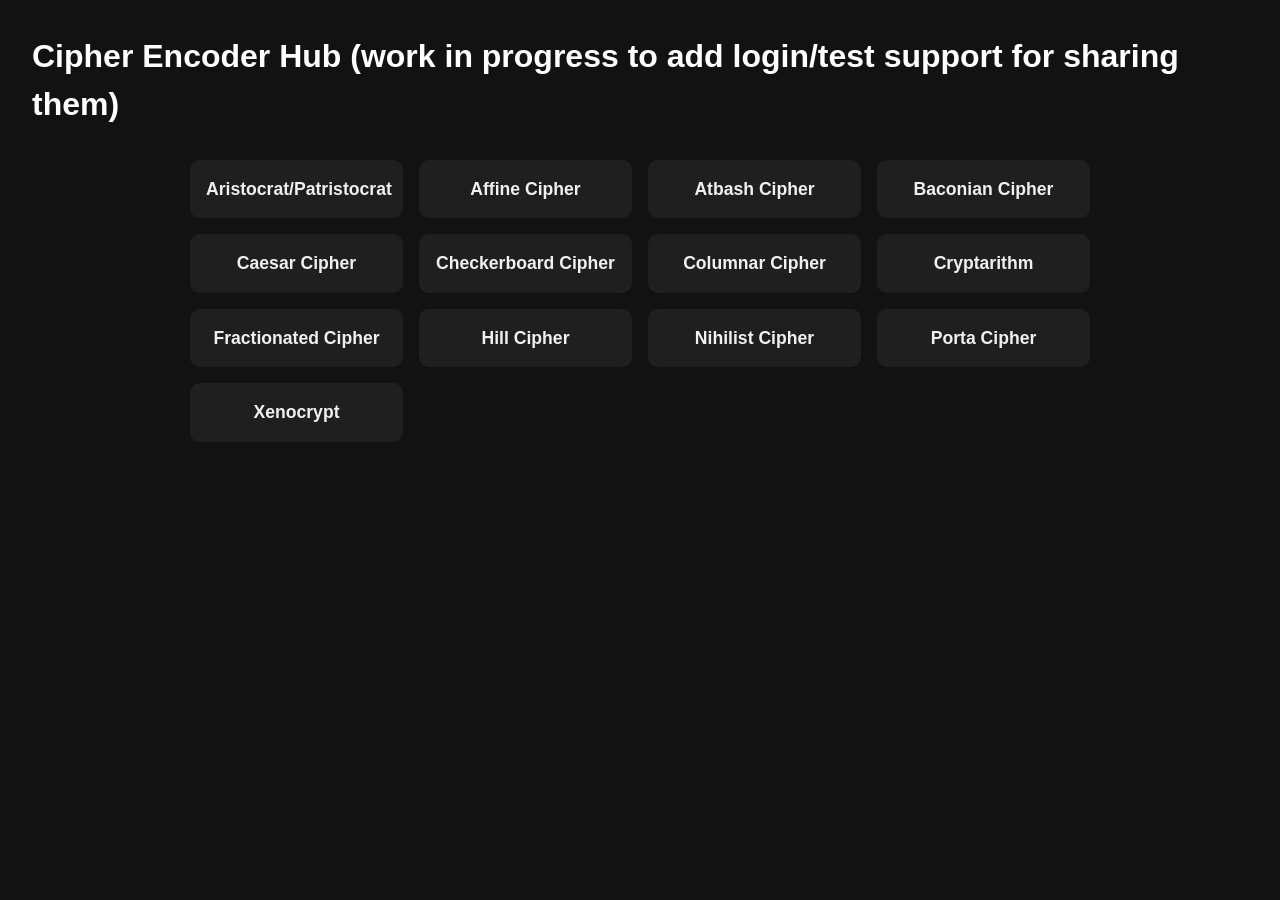
==== index.html @ ffb8e873 "Add files via upload" ====
<!DOCTYPE html>
<html lang="en">
<head>
<meta charset="UTF-8">
<title>Cipher Hub</title>
<link rel="stylesheet" href="cipherstyle.css">
</head>
<body>

<h1>Cipher Encoder Hub (work in progress to add login/test support for sharing them)</h1>

<div class="cipher-list">
  <div class="cipher-card"><a href="monoalphabetic.html">Aristocrat/Patristocrat</a></div>
  <div class="cipher-card"><a href="affine.html">Affine Cipher</a></div>
  <div class="cipher-card"><a href="atbash.html">Atbash Cipher</a></div>
  <div class="cipher-card"><a href="baconian.html">Baconian Cipher</a></div>
  <div class="cipher-card"><a href="caesar.html">Caesar Cipher</a></div>
  <div class="cipher-card"><a href="checkerboard.html">Checkerboard Cipher</a></div>
  <div class="cipher-card"><a href="columnar.html">Columnar Cipher</a></div>
  <div class="cipher-card"><a href="cryptarithm.html">Cryptarithm</a></div>
  <div class="cipher-card"><a href="fractionated.html">Fractionated Cipher</a></div>
  <div class="cipher-card"><a href="hill.html">Hill Cipher</a></div>
  <div class="cipher-card"><a href="nihilist.html">Nihilist Cipher</a></div>
  <div class="cipher-card"><a href="porta.html">Porta Cipher</a></div>
  <div class="cipher-card"><a href="xenocrypt.html">Xenocrypt</a></div>
</div>

</body>
</html>
---- cipherstyle.css ----
/* === Base Theme === */
body {
  font-family: "Segoe UI", Roboto, Helvetica, Arial, sans-serif;
  margin: 2em;
  background-color: #121212;
  color: #e0e0e0;
  line-height: 1.5;
}

h1, h2 {
  color: #ffffff;
  margin-bottom: 0.5em;
}

/* === Form Container === */
form {
  background: #1e1e2e;
  padding: 1.8em;
  border-radius: 12px;
  box-shadow: 0 4px 15px rgba(0,0,0,0.6);
}

label {
  display: block;
  margin-top: 1.2em;
  font-weight: 600;
  color: #ccc;
}

/* === Inputs & Textareas === */
input[type="text"],
input[type="number"],
textarea,
select {
  width: 100%;
  padding: 0.75em;
  margin-top: 0.4em;
  border: 1px solid #333;
  border-radius: 8px;
  background-color: #1a1a1a;
  color: #e0e0e0;
  font-size: 1em;
  transition: all 0.2s ease-in-out;
}

input[type="text"]:focus,
input[type="number"]:focus,
textarea:focus,
select:focus {
  border-color: #3a82f7;
  box-shadow: 0 0 5px rgba(58, 130, 247, 0.6);
  outline: none;
}

input[type="checkbox"] {
  margin-left: 0.6em;
  transform: scale(1.3);
  cursor: pointer;
}

/* === Buttons === */
button {
  margin-top: 1.5em;
  padding: 0.8em 1.6em;
  border: none;
  border-radius: 8px;
  background: linear-gradient(135deg, #3a82f7, #2664c7);
  color: #fff;
  font-size: 1em;
  font-weight: 600;
  cursor: pointer;
  transition: transform 0.15s ease, box-shadow 0.15s ease;
}

button:hover {
  transform: translateY(-2px);
  box-shadow: 0 4px 12px rgba(58, 130, 247, 0.5);
}

button:active {
  transform: translateY(0);
  box-shadow: none;
}

/* === Output Section === */
.output {
  background: #1e1e2e;
  margin-top: 2em;
  padding: 1.5em;
  border-radius: 12px;
  box-shadow: 0 4px 12px rgba(0,0,0,0.5);
}

textarea[readonly] {
  background: #1a1a1a;
  border: 1px solid #333;
  resize: vertical;
  padding: 0.75em;
  border-radius: 8px;
  font-family: monospace;
  font-size: 0.95em;
  min-height: 150px;
}

/* === Divider === */
.divider {
  margin: 2em 0;
  height: 1px;
  background: #333;
}

/* === Preview Section === */
.preview {
  margin-bottom: 20px;
  padding: 15px;
  background: #1e1e1e;
  border-radius: 8px;
  color: #eee;
}

.preview h2 {
  font-size: 1.3em;
  margin-bottom: 10px;
  color: #fff;
  border-bottom: 1px solid #444;
  padding-bottom: 5px;
}

/* Cipher + Plaintext styling */
.cipher pre, .plain pre {
  font-family: monospace;
  font-size: 18px;
  margin: 0 0 10px 0;
  white-space: pre-wrap;
  display: block;
  letter-spacing: 2px;
}

/* Highlight plaintext row */
.plain pre {
  background: #333;
  color: #ffeb3b;
  padding: 3px;
  border-radius: 4px;
}

/* Frequency Table */
.freq table {
  border-collapse: collapse;
  margin-top: 10px;
  width: 100%;
  table-layout: fixed;
}

.freq th, .freq td {
  border: 1px solid #555;
  text-align: center;
  padding: 6px;
  color: #ddd;
  font-family: monospace;
}

.freq th {
  background: #2a2a2a;
  font-weight: bold;
}

/* Index page cipher cards */
.cipher-list {
  display: grid;
  grid-template-columns: repeat(auto-fit, minmax(180px, 1fr));
  gap: 1rem;
  max-width: 900px;
  margin: 2rem auto;
}

.cipher-card {
  background-color: #1f1f1f;
  padding: 1rem;
  border-radius: 10px;
  text-align: center;
  transition: background-color 0.2s;
}

.cipher-card:hover {
  background-color: #333;
}

.cipher-card a {
  color: #f0f0f0;
  text-decoration: none;
  font-weight: bold;
  display: block;
  font-size: 1.1em;
}

/* Preformatted for fractionated / aligned output */
#fracPreview pre {
  font-family: monospace;
  white-space: pre;
}
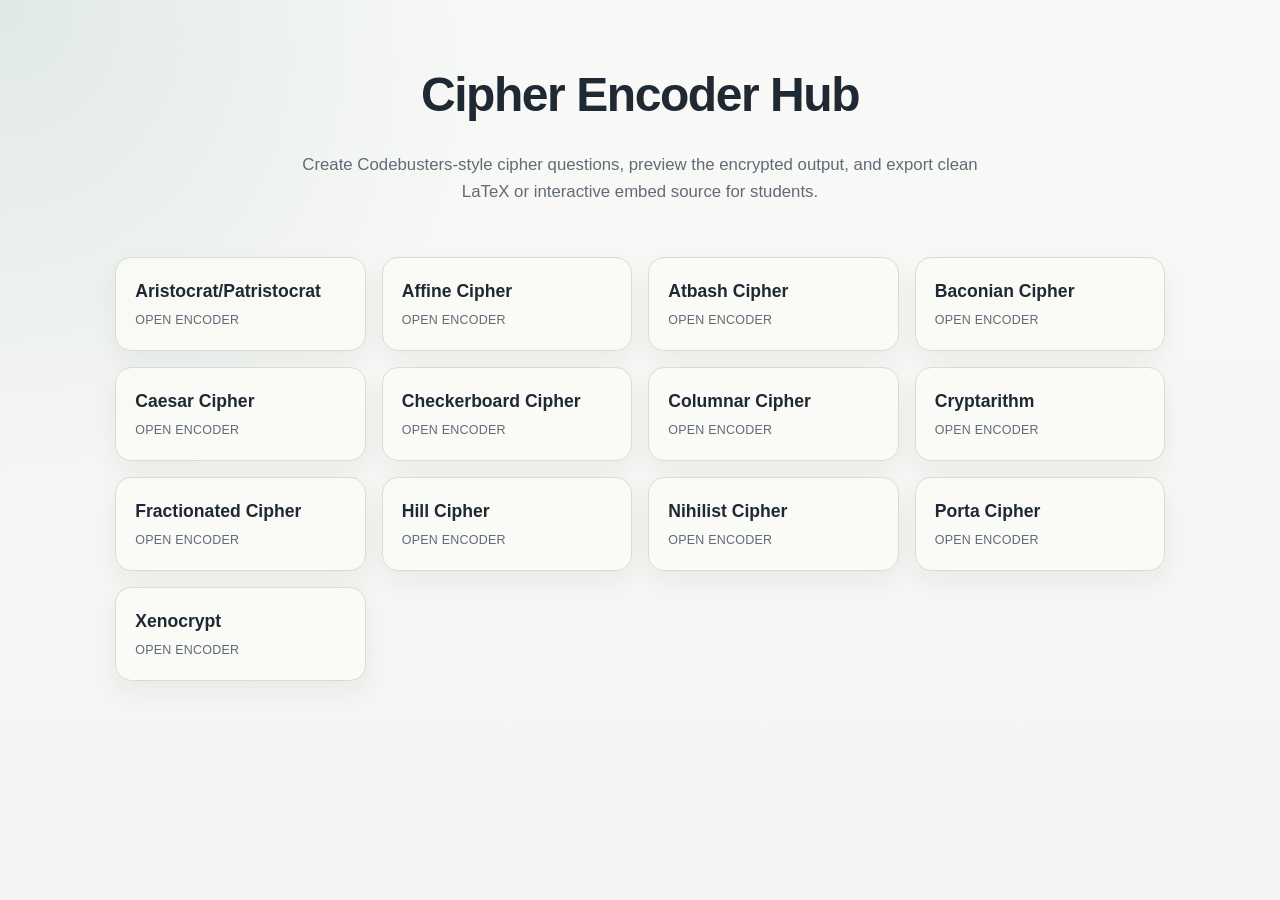
==== commit 5b31350c: "adding the embed creation into the cipher encoders to make our lives easier" ====
--- a/index.html
+++ b/index.html
@@ -7,7 +7,10 @@
 </head>
 <body>
 
-<h1>Cipher Encoder Hub (work in progress to add login/test support for sharing them)</h1>
+<header class="site-hero">
+  <h1>Cipher Encoder Hub</h1>
+  <p>Create Codebusters-style cipher questions, preview the encrypted output, and export clean LaTeX or interactive embed source for students.</p>
+</header>
 
 <div class="cipher-list">
   <div class="cipher-card"><a href="monoalphabetic.html">Aristocrat/Patristocrat</a></div>
--- a/cipherstyle.css
+++ b/cipherstyle.css
@@ -1,30 +1,88 @@
 /* === Base Theme === */
+:root {
+  --bg: #f4f5f2;
+  --surface: #fbfbf7;
+  --surface-soft: #fafaf8;
+  --surface-muted: #ecefeb;
+  --text: #1f2933;
+  --text-muted: #5f6b76;
+  --border: #d7ddd4;
+  --accent: #2f6f73;
+  --accent-dark: #24585b;
+  --accent-soft: #e2f0ef;
+  --shadow: 0 16px 40px rgba(31, 41, 51, 0.08);
+}
+
+* {
+  box-sizing: border-box;
+}
+
 body {
-  font-family: "Segoe UI", Roboto, Helvetica, Arial, sans-serif;
-  margin: 2em;
-  background-color: #121212;
-  color: #e0e0e0;
-  line-height: 1.5;
+  font-family: Inter, "Segoe UI", Roboto, Helvetica, Arial, sans-serif;
+  margin: 0;
+  min-height: 100vh;
+  background:
+    radial-gradient(circle at top left, rgba(47, 111, 115, 0.12), transparent 32rem),
+    linear-gradient(180deg, #f9faf7 0%, var(--bg) 100%);
+  color: var(--text);
+  line-height: 1.6;
+  padding: 2rem clamp(1rem, 4vw, 3rem) 3rem;
+}
+
+body > h1,
+.site-hero,
+body > form,
+body > .preview,
+body > .output,
+body > .divider {
+  max-width: 1050px;
+  margin-left: auto;
+  margin-right: auto;
 }
 
 h1, h2 {
-  color: #ffffff;
-  margin-bottom: 0.5em;
+  color: var(--text);
+  letter-spacing: -0.03em;
+  margin: 0 0 0.65em;
+}
+
+h1 {
+  font-size: clamp(2rem, 4vw, 3rem);
+  line-height: 1.05;
+}
+
+h2 {
+  font-size: 1.25rem;
+}
+
+.site-hero {
+  text-align: center;
+  margin-bottom: 2rem;
+  padding: 2.4rem 1rem 1.2rem;
+}
+
+.site-hero p {
+  max-width: 680px;
+  margin: 0 auto;
+  color: var(--text-muted);
+  font-size: 1.05rem;
 }
 
 /* === Form Container === */
 form {
-  background: #1e1e2e;
-  padding: 1.8em;
-  border-radius: 12px;
-  box-shadow: 0 4px 15px rgba(0,0,0,0.6);
+  background: rgba(251, 251, 247, 0.88);
+  padding: clamp(1.25rem, 3vw, 2rem);
+  border: 1px solid var(--border);
+  border-radius: 18px;
+  box-shadow: var(--shadow);
+  backdrop-filter: blur(10px);
 }
 
 label {
   display: block;
-  margin-top: 1.2em;
+  margin-top: 1.1em;
   font-weight: 600;
-  color: #ccc;
+  color: var(--text);
 }
 
 /* === Inputs & Textareas === */
@@ -35,20 +93,21 @@
   width: 100%;
   padding: 0.75em;
   margin-top: 0.4em;
-  border: 1px solid #333;
-  border-radius: 8px;
-  background-color: #1a1a1a;
-  color: #e0e0e0;
+  border: 1px solid var(--border);
+  border-radius: 10px;
+  background-color: var(--surface-soft);
+  color: var(--text);
   font-size: 1em;
-  transition: all 0.2s ease-in-out;
+  transition: border-color 0.2s ease, box-shadow 0.2s ease, background-color 0.2s ease;
 }
 
 input[type="text"]:focus,
 input[type="number"]:focus,
 textarea:focus,
 select:focus {
-  border-color: #3a82f7;
-  box-shadow: 0 0 5px rgba(58, 130, 247, 0.6);
+  border-color: var(--accent);
+  background-color: var(--surface);
+  box-shadow: 0 0 0 4px rgba(47, 111, 115, 0.14);
   outline: none;
 }
 
@@ -63,41 +122,44 @@
   margin-top: 1.5em;
   padding: 0.8em 1.6em;
   border: none;
-  border-radius: 8px;
-  background: linear-gradient(135deg, #3a82f7, #2664c7);
+  border-radius: 999px;
+  background: linear-gradient(135deg, var(--accent), var(--accent-dark));
   color: #fff;
   font-size: 1em;
   font-weight: 600;
   cursor: pointer;
-  transition: transform 0.15s ease, box-shadow 0.15s ease;
+  box-shadow: 0 10px 20px rgba(47, 111, 115, 0.18);
+  transition: transform 0.15s ease, box-shadow 0.15s ease, filter 0.15s ease;
 }
 
 button:hover {
   transform: translateY(-2px);
-  box-shadow: 0 4px 12px rgba(58, 130, 247, 0.5);
+  filter: brightness(1.04);
+  box-shadow: 0 14px 26px rgba(47, 111, 115, 0.24);
 }
 
 button:active {
   transform: translateY(0);
-  box-shadow: none;
+  box-shadow: 0 7px 16px rgba(47, 111, 115, 0.18);
 }
 
 /* === Output Section === */
 .output {
-  background: #1e1e2e;
+  background: rgba(251, 251, 247, 0.9);
   margin-top: 2em;
   padding: 1.5em;
-  border-radius: 12px;
-  box-shadow: 0 4px 12px rgba(0,0,0,0.5);
+  border: 1px solid var(--border);
+  border-radius: 18px;
+  box-shadow: var(--shadow);
 }
 
 textarea[readonly] {
-  background: #1a1a1a;
-  border: 1px solid #333;
+  background: #f7f8f5;
+  border: 1px solid var(--border);
   resize: vertical;
   padding: 0.75em;
-  border-radius: 8px;
-  font-family: monospace;
+  border-radius: 10px;
+  font-family: "SFMono-Regular", Consolas, "Liberation Mono", monospace;
   font-size: 0.95em;
   min-height: 150px;
 }
@@ -106,23 +168,25 @@
 .divider {
   margin: 2em 0;
   height: 1px;
-  background: #333;
+  background: linear-gradient(90deg, transparent, var(--border), transparent);
 }
 
 /* === Preview Section === */
 .preview {
   margin-bottom: 20px;
-  padding: 15px;
-  background: #1e1e1e;
-  border-radius: 8px;
-  color: #eee;
+  padding: 1.25rem;
+  background: rgba(251, 251, 247, 0.78);
+  border: 1px solid var(--border);
+  border-radius: 18px;
+  color: var(--text);
+  box-shadow: 0 10px 28px rgba(31, 41, 51, 0.06);
 }
 
 .preview h2 {
   font-size: 1.3em;
   margin-bottom: 10px;
-  color: #fff;
-  border-bottom: 1px solid #444;
+  color: var(--text);
+  border-bottom: 1px solid var(--border);
   padding-bottom: 5px;
 }
 
@@ -138,10 +202,10 @@
 
 /* Highlight plaintext row */
 .plain pre {
-  background: #333;
-  color: #ffeb3b;
-  padding: 3px;
-  border-radius: 4px;
+  background: var(--accent-soft);
+  color: var(--accent-dark);
+  padding: 0.45rem;
+  border-radius: 8px;
 }
 
 /* Frequency Table */
@@ -153,49 +217,78 @@
 }
 
 .freq th, .freq td {
-  border: 1px solid #555;
+  border: 1px solid var(--border);
   text-align: center;
   padding: 6px;
-  color: #ddd;
-  font-family: monospace;
+  color: var(--text);
+  font-family: "SFMono-Regular", Consolas, "Liberation Mono", monospace;
 }
 
 .freq th {
-  background: #2a2a2a;
+  background: var(--surface-muted);
   font-weight: bold;
 }
 
 /* Index page cipher cards */
 .cipher-list {
   display: grid;
-  grid-template-columns: repeat(auto-fit, minmax(180px, 1fr));
+  grid-template-columns: repeat(auto-fit, minmax(210px, 1fr));
   gap: 1rem;
-  max-width: 900px;
-  margin: 2rem auto;
+  max-width: 1050px;
+  margin: 1.5rem auto 0;
 }
 
 .cipher-card {
-  background-color: #1f1f1f;
-  padding: 1rem;
-  border-radius: 10px;
-  text-align: center;
-  transition: background-color 0.2s;
+  background-color: rgba(251, 251, 247, 0.88);
+  border: 1px solid var(--border);
+  border-radius: 16px;
+  box-shadow: 0 10px 26px rgba(31, 41, 51, 0.06);
+  overflow: hidden;
+  transition: transform 0.2s ease, box-shadow 0.2s ease, border-color 0.2s ease;
 }
 
 .cipher-card:hover {
-  background-color: #333;
+  transform: translateY(-3px);
+  border-color: rgba(47, 111, 115, 0.35);
+  box-shadow: 0 18px 36px rgba(31, 41, 51, 0.1);
 }
 
 .cipher-card a {
-  color: #f0f0f0;
+  color: var(--text);
   text-decoration: none;
   font-weight: bold;
   display: block;
   font-size: 1.1em;
+  padding: 1.2rem;
+}
+
+.cipher-card a::after {
+  content: "Open encoder";
+  display: block;
+  margin-top: 0.35rem;
+  color: var(--text-muted);
+  font-size: 0.78rem;
+  font-weight: 500;
+  letter-spacing: 0.02em;
+  text-transform: uppercase;
 }
 
 /* Preformatted for fractionated / aligned output */
 #fracPreview pre {
-  font-family: monospace;
+  font-family: "SFMono-Regular", Consolas, "Liberation Mono", monospace;
   white-space: pre;
 }
+
+pre {
+  color: var(--text);
+}
+
+@media (max-width: 640px) {
+  body {
+    padding: 1rem;
+  }
+
+  .cipher-list {
+    grid-template-columns: 1fr;
+  }
+}
